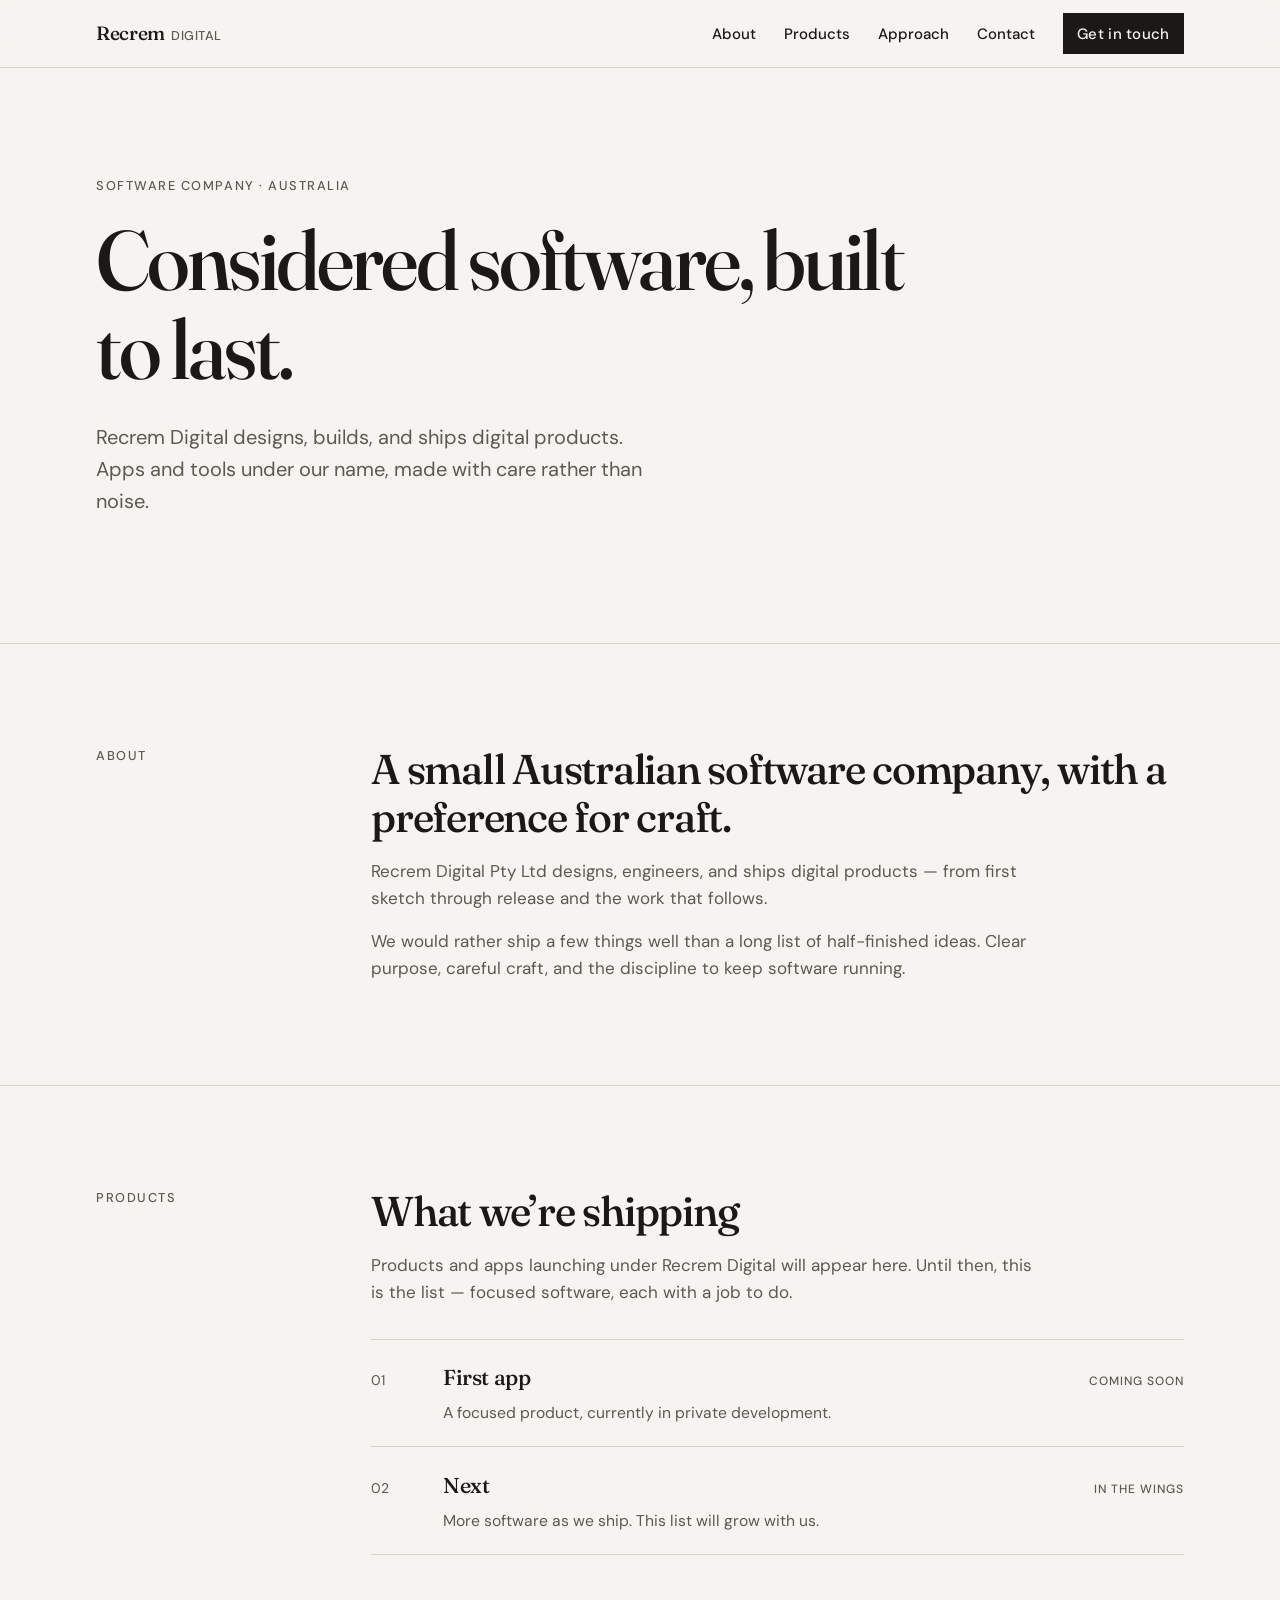
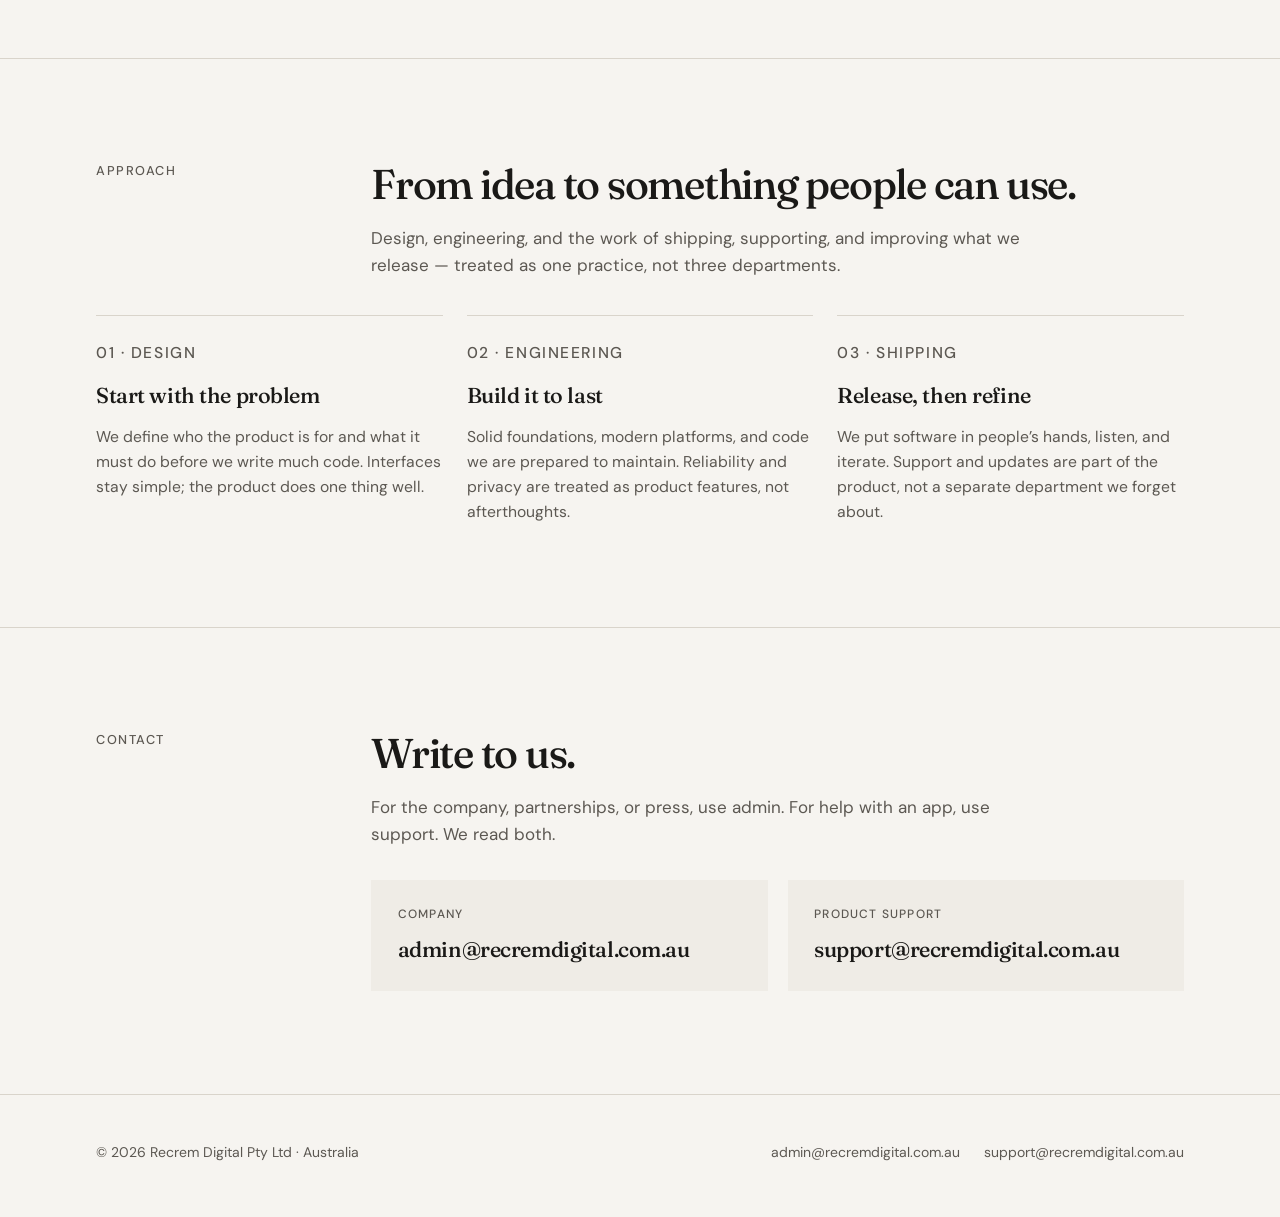
==== index.html @ 9300b514 "Launch the Recrem Digital company site on GitHub Pages. Co-authored-by: Cursor <cursoragent@cursor.c" ====
<!DOCTYPE html>
<html lang="en">
  <head>
    <meta charset="utf-8" />
    <meta name="viewport" content="width=device-width, initial-scale=1" />
    <title>Recrem Digital — Considered software</title>
    <meta
      name="description"
      content="Recrem Digital is an Australian software company that designs, builds, and ships digital products — apps and tools made with care rather than noise."
    />
    <meta
      name="google-site-verification"
      content="ZProDYQHNrE_09aYI2Dzyyb47ugTmElq07gs_HIEWXI"
    />
    <link rel="preconnect" href="https://fonts.googleapis.com" />
    <link rel="preconnect" href="https://fonts.gstatic.com" crossorigin />
    <link
      href="https://fonts.googleapis.com/css2?family=DM+Sans:ital,opsz,wght@0,9..40,400;0,9..40,500;0,9..40,600;1,9..40,400&family=Fraunces:ital,opsz,wght@0,9..144,400;0,9..144,500;0,9..144,600;1,9..144,400&display=swap"
      rel="stylesheet"
    />
    <style>
      :root {
        --bg: #f6f4f0;
        --bg-warm: #efece6;
        --ink: #1a1917;
        --muted: #5c5852;
        --line: #d9d4cb;
        --cream: #f6f4f0;
        --header-h: 4.25rem;
        --max: 68rem;
        --gutter: clamp(1.25rem, 4vw, 2.5rem);
        --serif: "Fraunces", "Iowan Old Style", "Palatino Linotype", Palatino, serif;
        --sans: "DM Sans", "Segoe UI", system-ui, sans-serif;
      }

      *,
      *::before,
      *::after {
        box-sizing: border-box;
      }

      html {
        scroll-behavior: smooth;
      }

      @media (prefers-reduced-motion: reduce) {
        html {
          scroll-behavior: auto;
        }

        *,
        *::before,
        *::after {
          animation: none !important;
          transition: none !important;
        }
      }

      body {
        margin: 0;
        background: var(--bg);
        color: var(--ink);
        font-family: var(--sans);
        font-optical-sizing: auto;
        font-size: 1.0625rem;
        line-height: 1.6;
        -webkit-font-smoothing: antialiased;
        text-rendering: optimizeLegibility;
      }

      a {
        color: inherit;
        text-decoration-thickness: 1px;
        text-underline-offset: 0.18em;
      }

      a:hover {
        color: var(--muted);
      }

      :focus-visible {
        outline: 2px solid var(--ink);
        outline-offset: 3px;
      }

      img,
      svg {
        display: block;
      }

      .skip {
        position: absolute;
        left: var(--gutter);
        top: -100px;
        z-index: 100;
        background: var(--ink);
        color: var(--cream);
        padding: 0.5rem 0.85rem;
        font-size: 0.875rem;
      }

      .skip:focus {
        top: 0.75rem;
      }

      .site-header {
        position: sticky;
        top: 0;
        z-index: 50;
        height: var(--header-h);
        display: flex;
        align-items: center;
        background: color-mix(in srgb, var(--bg) 88%, transparent);
        backdrop-filter: blur(14px);
        -webkit-backdrop-filter: blur(14px);
        border-bottom: 1px solid var(--line);
      }

      .header-inner {
        width: min(var(--max), 100% - var(--gutter) * 2);
        margin-inline: auto;
        display: flex;
        align-items: center;
        justify-content: space-between;
        gap: 1.5rem;
      }

      .wordmark {
        display: inline-flex;
        align-items: baseline;
        gap: 0.4rem;
        text-decoration: none;
        letter-spacing: -0.02em;
      }

      .wordmark:hover {
        color: var(--ink);
      }

      .wordmark-name {
        font-family: var(--serif);
        font-size: 1.2rem;
        font-weight: 500;
        font-optical-sizing: auto;
      }

      .wordmark-meta {
        font-size: 0.8rem;
        font-weight: 500;
        color: var(--muted);
        letter-spacing: 0.04em;
        text-transform: uppercase;
      }

      .nav-toggle {
        display: none;
        width: 2.5rem;
        height: 2.5rem;
        padding: 0;
        border: 1px solid var(--line);
        background: transparent;
        cursor: pointer;
        color: var(--ink);
      }

      .nav-toggle span,
      .nav-toggle span::before,
      .nav-toggle span::after {
        display: block;
        width: 1rem;
        height: 1.5px;
        background: currentColor;
        position: relative;
        margin-inline: auto;
      }

      .nav-toggle span::before,
      .nav-toggle span::after {
        content: "";
        position: absolute;
        left: 0;
      }

      .nav-toggle span::before {
        top: -5px;
      }

      .nav-toggle span::after {
        top: 5px;
      }

      .site-nav {
        display: flex;
        align-items: center;
        gap: 1.75rem;
      }

      .site-nav a {
        text-decoration: none;
        font-size: 0.9375rem;
        font-weight: 500;
      }

      .site-nav a:hover {
        color: var(--muted);
      }

      .nav-cta {
        display: inline-flex;
        align-items: center;
        background: var(--ink);
        color: var(--cream) !important;
        padding: 0.55rem 0.9rem;
        font-size: 0.8125rem;
        font-weight: 500;
        letter-spacing: 0.02em;
        text-decoration: none;
      }

      .nav-cta:hover {
        background: #2c2a27;
      }

      main {
        overflow: clip;
      }

      .wrap {
        width: min(var(--max), 100% - var(--gutter) * 2);
        margin-inline: auto;
      }

      .hero {
        padding: clamp(4rem, 12vh, 8rem) 0 clamp(5rem, 14vh, 9rem);
        border-bottom: 1px solid var(--line);
      }

      .hero-kicker {
        margin: 0 0 1.25rem;
        font-size: 0.8rem;
        font-weight: 500;
        letter-spacing: 0.12em;
        text-transform: uppercase;
        color: var(--muted);
      }

      .hero h1 {
        margin: 0;
        max-width: 16ch;
        font-family: var(--serif);
        font-size: clamp(2.75rem, 7.2vw, 5.25rem);
        font-weight: 500;
        font-optical-sizing: auto;
        line-height: 1.05;
        letter-spacing: -0.035em;
      }

      .hero-lead {
        margin: 1.75rem 0 0;
        max-width: 36rem;
        font-size: clamp(1.05rem, 2vw, 1.25rem);
        color: var(--muted);
      }

      section {
        padding: clamp(3.5rem, 8vw, 6.5rem) 0;
        border-bottom: 1px solid var(--line);
      }

      .section-grid {
        display: grid;
        grid-template-columns: minmax(10rem, 14rem) 1fr;
        gap: clamp(1.5rem, 4vw, 3.5rem);
        align-items: start;
      }

      .section-label {
        margin: 0;
        font-size: 0.8rem;
        font-weight: 500;
        letter-spacing: 0.12em;
        text-transform: uppercase;
        color: var(--muted);
      }

      h2 {
        margin: 0 0 1rem;
        font-family: var(--serif);
        font-size: clamp(1.85rem, 3.4vw, 2.6rem);
        font-weight: 500;
        line-height: 1.15;
        letter-spacing: -0.03em;
      }

      .prose p {
        margin: 0 0 1rem;
        max-width: 42rem;
        color: var(--muted);
      }

      .prose p:last-child {
        margin-bottom: 0;
      }

      .product-list {
        list-style: none;
        margin: 2rem 0 0;
        padding: 0;
        border-top: 1px solid var(--line);
      }

      .product-list li {
        display: grid;
        grid-template-columns: 3.5rem 1fr auto;
        gap: 1rem;
        align-items: baseline;
        padding: 1.35rem 0;
        border-bottom: 1px solid var(--line);
      }

      .product-index {
        font-variant-numeric: tabular-nums;
        font-size: 0.875rem;
        color: var(--muted);
      }

      .product-list h3 {
        margin: 0 0 0.25rem;
        font-family: var(--serif);
        font-size: 1.35rem;
        font-weight: 500;
        letter-spacing: -0.02em;
      }

      .product-list p {
        margin: 0;
        color: var(--muted);
        font-size: 0.98rem;
      }

      .status {
        font-size: 0.75rem;
        font-weight: 500;
        letter-spacing: 0.08em;
        text-transform: uppercase;
        color: var(--muted);
        white-space: nowrap;
      }

      .approach-grid {
        display: grid;
        grid-template-columns: repeat(3, 1fr);
        gap: 1.5rem;
        margin-top: 2.25rem;
      }

      .approach-item {
        padding: 1.5rem 0 0;
        border-top: 1px solid var(--line);
      }

      .approach-item h3 {
        margin: 0.85rem 0 0.65rem;
        font-family: var(--serif);
        font-size: 1.35rem;
        font-weight: 500;
        letter-spacing: -0.02em;
      }

      .approach-item p {
        margin: 0;
        color: var(--muted);
        font-size: 0.98rem;
      }

      .step {
        font-size: 0.8rem;
        font-weight: 500;
        letter-spacing: 0.1em;
        text-transform: uppercase;
        color: var(--muted);
      }

      .contact-list {
        display: grid;
        grid-template-columns: 1fr 1fr;
        gap: 1.25rem;
        margin-top: 2rem;
      }

      .contact-card {
        display: block;
        padding: 1.5rem 1.6rem 1.4rem;
        background: var(--bg-warm);
        text-decoration: none;
        border: 1px solid transparent;
      }

      .contact-card:hover {
        color: var(--ink);
        border-color: var(--line);
      }

      .contact-card span {
        display: block;
        font-size: 0.75rem;
        font-weight: 500;
        letter-spacing: 0.1em;
        text-transform: uppercase;
        color: var(--muted);
        margin-bottom: 0.55rem;
      }

      .contact-card strong {
        font-family: var(--serif);
        font-size: clamp(1.05rem, 2vw, 1.35rem);
        font-weight: 500;
        letter-spacing: -0.02em;
        word-break: break-word;
      }

      .site-footer {
        padding: 2rem 0 2.5rem;
      }

      .footer-inner {
        display: flex;
        flex-wrap: wrap;
        justify-content: space-between;
        gap: 1rem 2rem;
        font-size: 0.875rem;
        color: var(--muted);
      }

      .footer-links {
        display: flex;
        flex-wrap: wrap;
        gap: 1rem 1.5rem;
      }

      .footer-links a {
        text-decoration: none;
      }

      @media (max-width: 820px) {
        .section-grid,
        .approach-grid,
        .contact-list,
        .product-list li {
          grid-template-columns: 1fr;
        }

        .product-list li {
          gap: 0.35rem;
        }

        .status {
          justify-self: start;
        }
      }

      @media (max-width: 720px) {
        .nav-toggle {
          display: inline-flex;
          align-items: center;
          justify-content: center;
        }

        .site-nav {
          display: none;
          position: absolute;
          top: var(--header-h);
          left: 0;
          right: 0;
          flex-direction: column;
          align-items: stretch;
          gap: 0;
          padding: 0.5rem var(--gutter) 1.25rem;
          background: var(--bg);
          border-bottom: 1px solid var(--line);
        }

        .site-header.is-open .site-nav {
          display: flex;
        }

        .site-nav a {
          padding: 0.7rem 0;
          border-bottom: 1px solid var(--line);
        }

        .nav-cta {
          margin-top: 0.75rem;
          justify-content: center;
        }
      }
    </style>
  </head>
  <body>
    <a class="skip" href="#main">Skip to content</a>

    <header class="site-header" id="top">
      <div class="header-inner">
        <a class="wordmark" href="#top">
          <span class="wordmark-name">Recrem</span>
          <span class="wordmark-meta">Digital</span>
        </a>
        <button
          class="nav-toggle"
          type="button"
          aria-expanded="false"
          aria-controls="site-nav"
          aria-label="Open menu"
        >
          <span></span>
        </button>
        <nav class="site-nav" id="site-nav" aria-label="Primary">
          <a href="#about">About</a>
          <a href="#products">Products</a>
          <a href="#approach">Approach</a>
          <a href="#contact">Contact</a>
          <a class="nav-cta" href="mailto:admin@recremdigital.com.au">Get in touch</a>
        </nav>
      </div>
    </header>

    <main id="main">
      <header class="hero">
        <div class="wrap">
          <p class="hero-kicker">Software company · Australia</p>
          <h1>Considered software, built to last.</h1>
          <p class="hero-lead">
            Recrem Digital designs, builds, and ships digital products. Apps
            and tools under our name, made with care rather than noise.
          </p>
        </div>
      </header>

      <section id="about" aria-labelledby="about-heading">
        <div class="wrap section-grid">
          <p class="section-label">About</p>
          <div class="prose">
            <h2 id="about-heading">A small Australian software company, with a preference for craft.</h2>
            <p>
              Recrem Digital Pty Ltd designs, engineers, and ships digital
              products — from first sketch through release and the work that
              follows.
            </p>
            <p>
              We would rather ship a few things well than a long list of
              half-finished ideas. Clear purpose, careful craft, and the
              discipline to keep software running.
            </p>
          </div>
        </div>
      </section>

      <section id="products" aria-labelledby="products-heading">
        <div class="wrap section-grid">
          <p class="section-label">Products</p>
          <div>
            <h2 id="products-heading">What we’re shipping</h2>
            <div class="prose">
              <p>
                Products and apps launching under Recrem Digital will appear
                here. Until then, this is the list — focused software, each
                with a job to do.
              </p>
            </div>
            <ol class="product-list">
              <li>
                <span class="product-index" aria-hidden="true">01</span>
                <div>
                  <h3>First app</h3>
                  <p>A focused product, currently in private development.</p>
                </div>
                <span class="status">Coming soon</span>
              </li>
              <li>
                <span class="product-index" aria-hidden="true">02</span>
                <div>
                  <h3>Next</h3>
                  <p>More software as we ship. This list will grow with us.</p>
                </div>
                <span class="status">In the wings</span>
              </li>
            </ol>
          </div>
        </div>
      </section>

      <section id="approach" aria-labelledby="approach-heading">
        <div class="wrap">
          <div class="section-grid">
            <p class="section-label">Approach</p>
            <div class="prose">
              <h2 id="approach-heading">From idea to something people can use.</h2>
              <p>
                Design, engineering, and the work of shipping, supporting, and
                improving what we release — treated as one practice, not three
                departments.
              </p>
            </div>
          </div>
          <div class="approach-grid">
            <article class="approach-item">
              <p class="step">01 · Design</p>
              <h3>Start with the problem</h3>
              <p>
                We define who the product is for and what it must do before we
                write much code. Interfaces stay simple; the product does one
                thing well.
              </p>
            </article>
            <article class="approach-item">
              <p class="step">02 · Engineering</p>
              <h3>Build it to last</h3>
              <p>
                Solid foundations, modern platforms, and code we are prepared to
                maintain. Reliability and privacy are treated as product
                features, not afterthoughts.
              </p>
            </article>
            <article class="approach-item">
              <p class="step">03 · Shipping</p>
              <h3>Release, then refine</h3>
              <p>
                We put software in people’s hands, listen, and iterate. Support
                and updates are part of the product, not a separate department
                we forget about.
              </p>
            </article>
          </div>
        </div>
      </section>

      <section id="contact" aria-labelledby="contact-heading">
        <div class="wrap section-grid">
          <p class="section-label">Contact</p>
          <div>
            <h2 id="contact-heading">Write to us.</h2>
            <div class="prose">
              <p>
                For the company, partnerships, or press, use admin. For help
                with an app, use support. We read both.
              </p>
            </div>
            <div class="contact-list">
              <a class="contact-card" href="mailto:admin@recremdigital.com.au">
                <span>Company</span>
                <strong>admin@recremdigital.com.au</strong>
              </a>
              <a class="contact-card" href="mailto:support@recremdigital.com.au">
                <span>Product support</span>
                <strong>support@recremdigital.com.au</strong>
              </a>
            </div>
          </div>
        </div>
      </section>
    </main>

    <footer class="site-footer">
      <div class="wrap footer-inner">
        <p>© 2026 Recrem Digital Pty Ltd · Australia</p>
        <p class="footer-links">
          <a href="mailto:admin@recremdigital.com.au">admin@recremdigital.com.au</a>
          <a href="mailto:support@recremdigital.com.au">support@recremdigital.com.au</a>
        </p>
      </div>
    </footer>

    <script>
      (function () {
        var header = document.querySelector(".site-header");
        var toggle = document.querySelector(".nav-toggle");
        var nav = document.getElementById("site-nav");
        if (!header || !toggle || !nav) return;

        function setOpen(open) {
          header.classList.toggle("is-open", open);
          toggle.setAttribute("aria-expanded", open ? "true" : "false");
          toggle.setAttribute("aria-label", open ? "Close menu" : "Open menu");
        }

        toggle.addEventListener("click", function () {
          setOpen(!header.classList.contains("is-open"));
        });

        nav.addEventListener("click", function (event) {
          if (event.target.closest("a")) setOpen(false);
        });
      })();
    </script>
  </body>
</html>
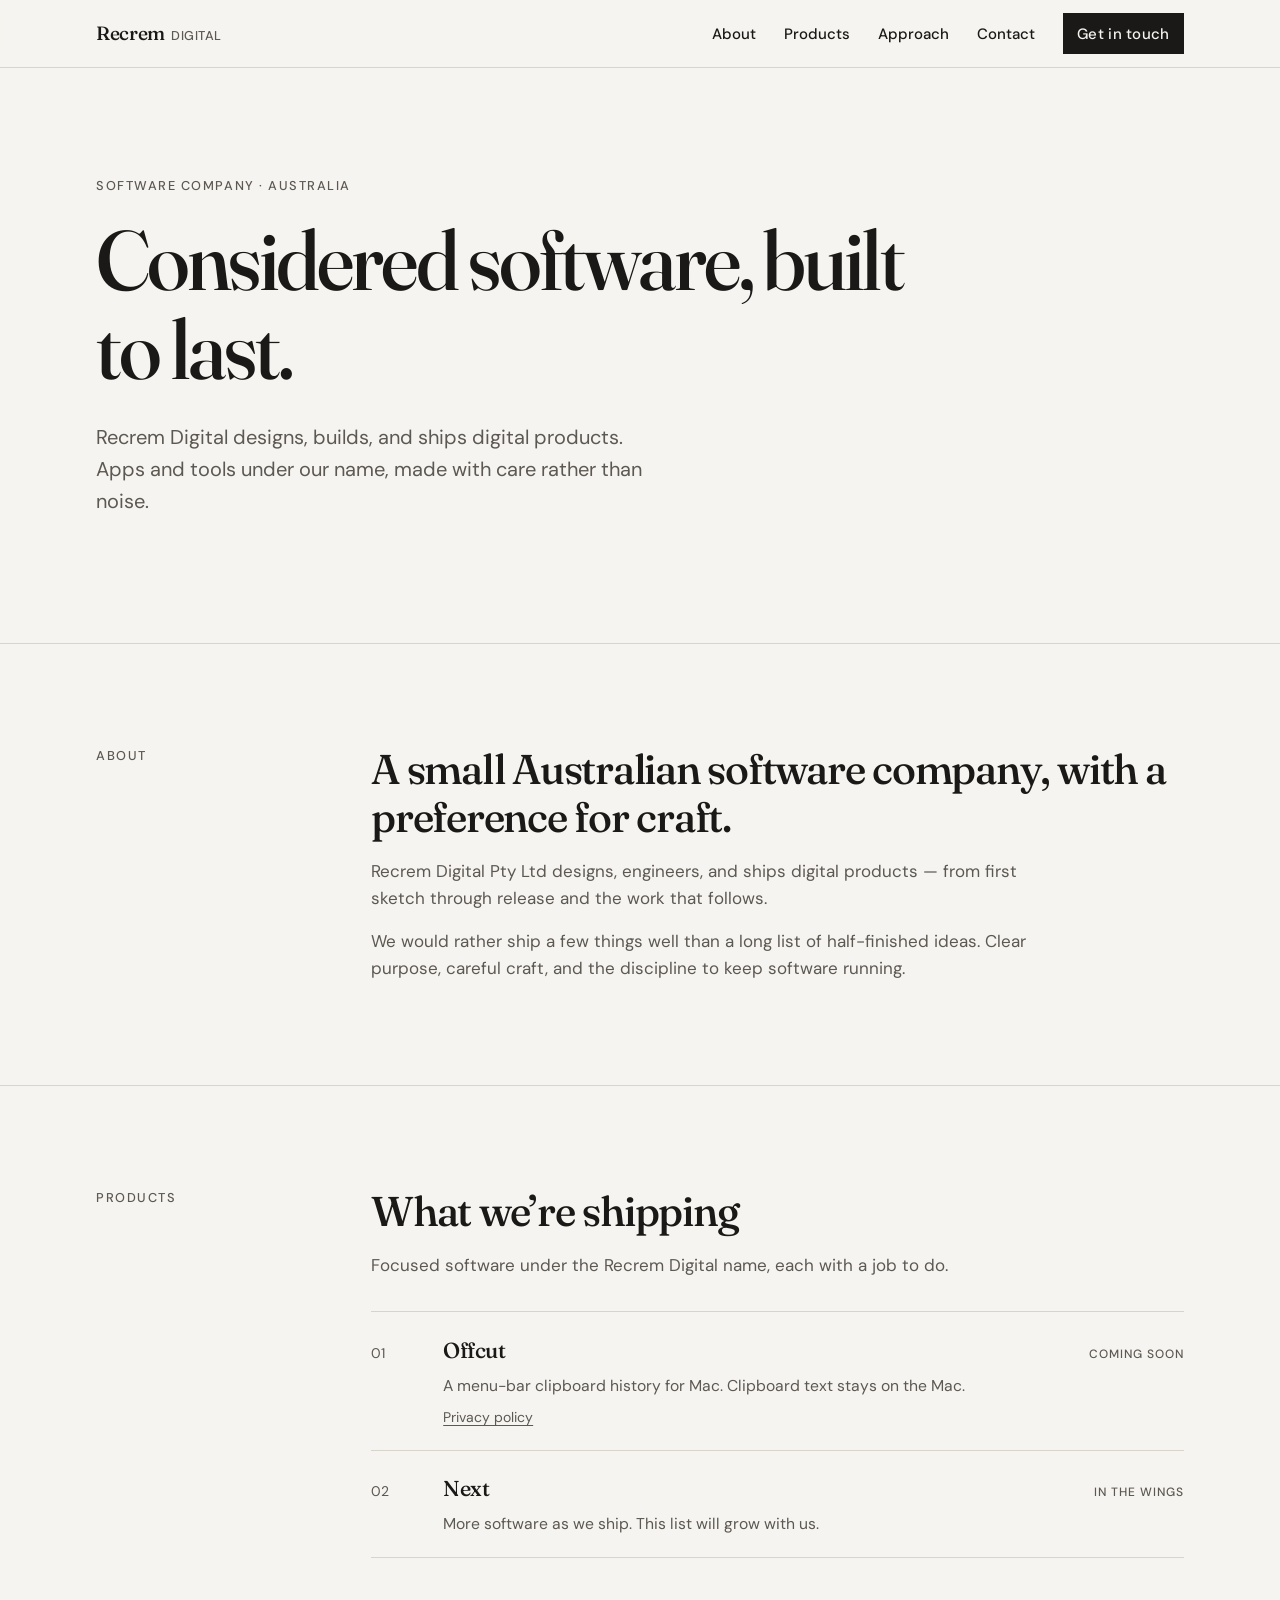
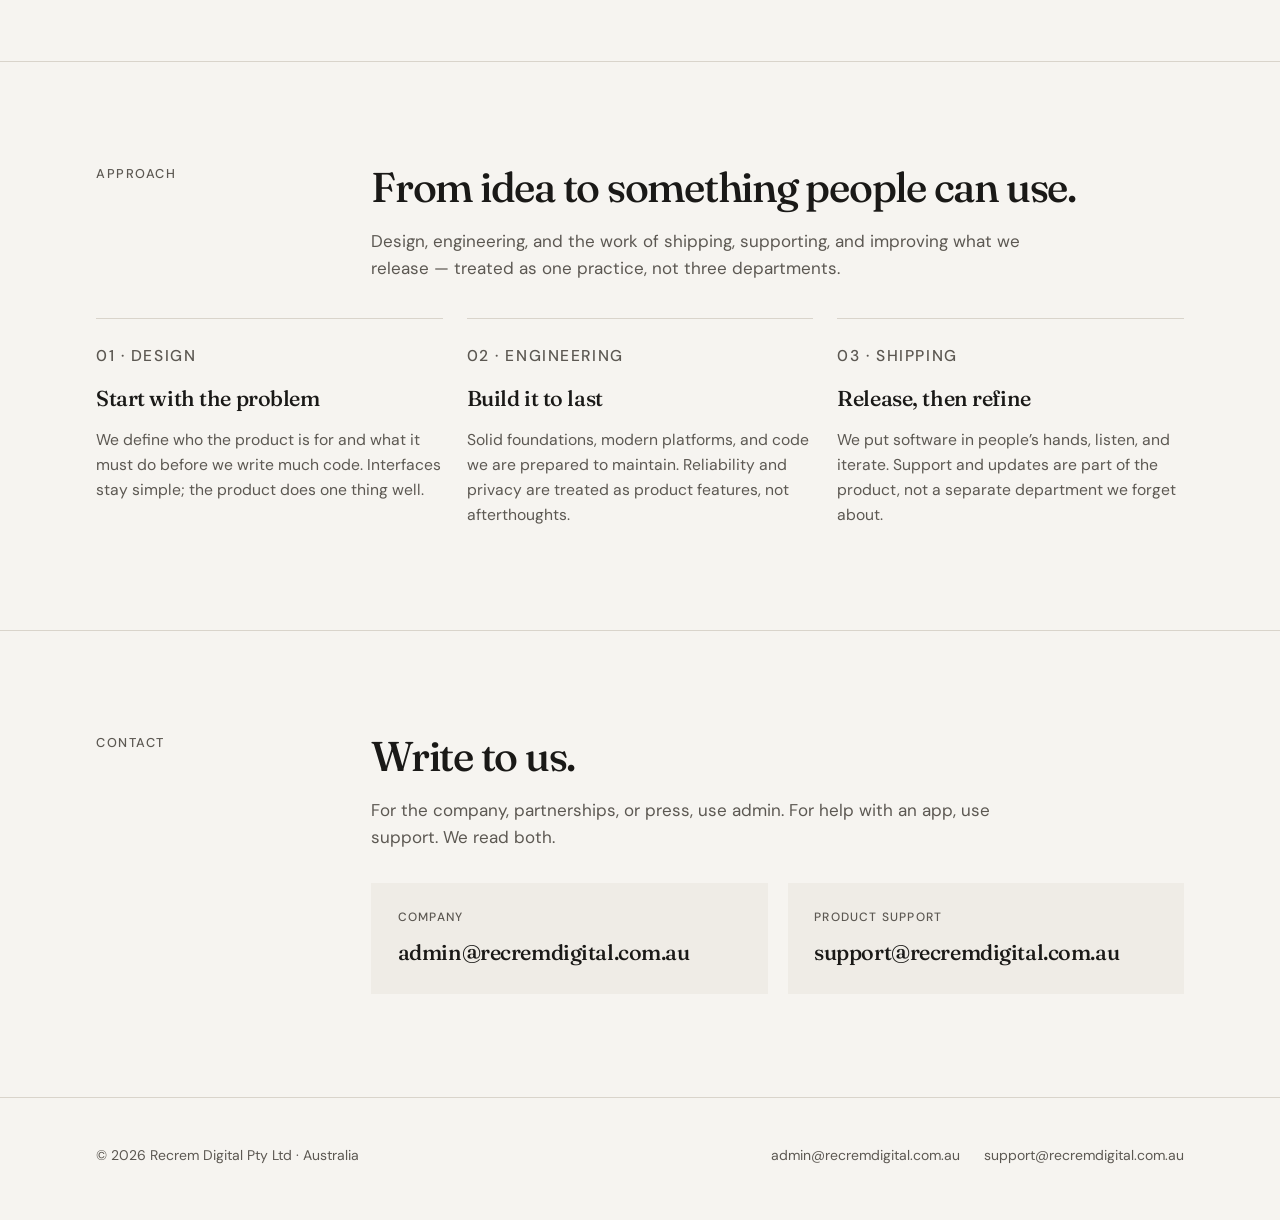
==== commit d29cd964: "privacy policy for offcut" ====
--- a/index.html
+++ b/index.html
@@ -18,483 +18,7 @@
       href="https://fonts.googleapis.com/css2?family=DM+Sans:ital,opsz,wght@0,9..40,400;0,9..40,500;0,9..40,600;1,9..40,400&family=Fraunces:ital,opsz,wght@0,9..144,400;0,9..144,500;0,9..144,600;1,9..144,400&display=swap"
       rel="stylesheet"
     />
-    <style>
-      :root {
-        --bg: #f6f4f0;
-        --bg-warm: #efece6;
-        --ink: #1a1917;
-        --muted: #5c5852;
-        --line: #d9d4cb;
-        --cream: #f6f4f0;
-        --header-h: 4.25rem;
-        --max: 68rem;
-        --gutter: clamp(1.25rem, 4vw, 2.5rem);
-        --serif: "Fraunces", "Iowan Old Style", "Palatino Linotype", Palatino, serif;
-        --sans: "DM Sans", "Segoe UI", system-ui, sans-serif;
-      }
-
-      *,
-      *::before,
-      *::after {
-        box-sizing: border-box;
-      }
-
-      html {
-        scroll-behavior: smooth;
-      }
-
-      @media (prefers-reduced-motion: reduce) {
-        html {
-          scroll-behavior: auto;
-        }
-
-        *,
-        *::before,
-        *::after {
-          animation: none !important;
-          transition: none !important;
-        }
-      }
-
-      body {
-        margin: 0;
-        background: var(--bg);
-        color: var(--ink);
-        font-family: var(--sans);
-        font-optical-sizing: auto;
-        font-size: 1.0625rem;
-        line-height: 1.6;
-        -webkit-font-smoothing: antialiased;
-        text-rendering: optimizeLegibility;
-      }
-
-      a {
-        color: inherit;
-        text-decoration-thickness: 1px;
-        text-underline-offset: 0.18em;
-      }
-
-      a:hover {
-        color: var(--muted);
-      }
-
-      :focus-visible {
-        outline: 2px solid var(--ink);
-        outline-offset: 3px;
-      }
-
-      img,
-      svg {
-        display: block;
-      }
-
-      .skip {
-        position: absolute;
-        left: var(--gutter);
-        top: -100px;
-        z-index: 100;
-        background: var(--ink);
-        color: var(--cream);
-        padding: 0.5rem 0.85rem;
-        font-size: 0.875rem;
-      }
-
-      .skip:focus {
-        top: 0.75rem;
-      }
-
-      .site-header {
-        position: sticky;
-        top: 0;
-        z-index: 50;
-        height: var(--header-h);
-        display: flex;
-        align-items: center;
-        background: color-mix(in srgb, var(--bg) 88%, transparent);
-        backdrop-filter: blur(14px);
-        -webkit-backdrop-filter: blur(14px);
-        border-bottom: 1px solid var(--line);
-      }
-
-      .header-inner {
-        width: min(var(--max), 100% - var(--gutter) * 2);
-        margin-inline: auto;
-        display: flex;
-        align-items: center;
-        justify-content: space-between;
-        gap: 1.5rem;
-      }
-
-      .wordmark {
-        display: inline-flex;
-        align-items: baseline;
-        gap: 0.4rem;
-        text-decoration: none;
-        letter-spacing: -0.02em;
-      }
-
-      .wordmark:hover {
-        color: var(--ink);
-      }
-
-      .wordmark-name {
-        font-family: var(--serif);
-        font-size: 1.2rem;
-        font-weight: 500;
-        font-optical-sizing: auto;
-      }
-
-      .wordmark-meta {
-        font-size: 0.8rem;
-        font-weight: 500;
-        color: var(--muted);
-        letter-spacing: 0.04em;
-        text-transform: uppercase;
-      }
-
-      .nav-toggle {
-        display: none;
-        width: 2.5rem;
-        height: 2.5rem;
-        padding: 0;
-        border: 1px solid var(--line);
-        background: transparent;
-        cursor: pointer;
-        color: var(--ink);
-      }
-
-      .nav-toggle span,
-      .nav-toggle span::before,
-      .nav-toggle span::after {
-        display: block;
-        width: 1rem;
-        height: 1.5px;
-        background: currentColor;
-        position: relative;
-        margin-inline: auto;
-      }
-
-      .nav-toggle span::before,
-      .nav-toggle span::after {
-        content: "";
-        position: absolute;
-        left: 0;
-      }
-
-      .nav-toggle span::before {
-        top: -5px;
-      }
-
-      .nav-toggle span::after {
-        top: 5px;
-      }
-
-      .site-nav {
-        display: flex;
-        align-items: center;
-        gap: 1.75rem;
-      }
-
-      .site-nav a {
-        text-decoration: none;
-        font-size: 0.9375rem;
-        font-weight: 500;
-      }
-
-      .site-nav a:hover {
-        color: var(--muted);
-      }
-
-      .nav-cta {
-        display: inline-flex;
-        align-items: center;
-        background: var(--ink);
-        color: var(--cream) !important;
-        padding: 0.55rem 0.9rem;
-        font-size: 0.8125rem;
-        font-weight: 500;
-        letter-spacing: 0.02em;
-        text-decoration: none;
-      }
-
-      .nav-cta:hover {
-        background: #2c2a27;
-      }
-
-      main {
-        overflow: clip;
-      }
-
-      .wrap {
-        width: min(var(--max), 100% - var(--gutter) * 2);
-        margin-inline: auto;
-      }
-
-      .hero {
-        padding: clamp(4rem, 12vh, 8rem) 0 clamp(5rem, 14vh, 9rem);
-        border-bottom: 1px solid var(--line);
-      }
-
-      .hero-kicker {
-        margin: 0 0 1.25rem;
-        font-size: 0.8rem;
-        font-weight: 500;
-        letter-spacing: 0.12em;
-        text-transform: uppercase;
-        color: var(--muted);
-      }
-
-      .hero h1 {
-        margin: 0;
-        max-width: 16ch;
-        font-family: var(--serif);
-        font-size: clamp(2.75rem, 7.2vw, 5.25rem);
-        font-weight: 500;
-        font-optical-sizing: auto;
-        line-height: 1.05;
-        letter-spacing: -0.035em;
-      }
-
-      .hero-lead {
-        margin: 1.75rem 0 0;
-        max-width: 36rem;
-        font-size: clamp(1.05rem, 2vw, 1.25rem);
-        color: var(--muted);
-      }
-
-      section {
-        padding: clamp(3.5rem, 8vw, 6.5rem) 0;
-        border-bottom: 1px solid var(--line);
-      }
-
-      .section-grid {
-        display: grid;
-        grid-template-columns: minmax(10rem, 14rem) 1fr;
-        gap: clamp(1.5rem, 4vw, 3.5rem);
-        align-items: start;
-      }
-
-      .section-label {
-        margin: 0;
-        font-size: 0.8rem;
-        font-weight: 500;
-        letter-spacing: 0.12em;
-        text-transform: uppercase;
-        color: var(--muted);
-      }
-
-      h2 {
-        margin: 0 0 1rem;
-        font-family: var(--serif);
-        font-size: clamp(1.85rem, 3.4vw, 2.6rem);
-        font-weight: 500;
-        line-height: 1.15;
-        letter-spacing: -0.03em;
-      }
-
-      .prose p {
-        margin: 0 0 1rem;
-        max-width: 42rem;
-        color: var(--muted);
-      }
-
-      .prose p:last-child {
-        margin-bottom: 0;
-      }
-
-      .product-list {
-        list-style: none;
-        margin: 2rem 0 0;
-        padding: 0;
-        border-top: 1px solid var(--line);
-      }
-
-      .product-list li {
-        display: grid;
-        grid-template-columns: 3.5rem 1fr auto;
-        gap: 1rem;
-        align-items: baseline;
-        padding: 1.35rem 0;
-        border-bottom: 1px solid var(--line);
-      }
-
-      .product-index {
-        font-variant-numeric: tabular-nums;
-        font-size: 0.875rem;
-        color: var(--muted);
-      }
-
-      .product-list h3 {
-        margin: 0 0 0.25rem;
-        font-family: var(--serif);
-        font-size: 1.35rem;
-        font-weight: 500;
-        letter-spacing: -0.02em;
-      }
-
-      .product-list p {
-        margin: 0;
-        color: var(--muted);
-        font-size: 0.98rem;
-      }
-
-      .status {
-        font-size: 0.75rem;
-        font-weight: 500;
-        letter-spacing: 0.08em;
-        text-transform: uppercase;
-        color: var(--muted);
-        white-space: nowrap;
-      }
-
-      .approach-grid {
-        display: grid;
-        grid-template-columns: repeat(3, 1fr);
-        gap: 1.5rem;
-        margin-top: 2.25rem;
-      }
-
-      .approach-item {
-        padding: 1.5rem 0 0;
-        border-top: 1px solid var(--line);
-      }
-
-      .approach-item h3 {
-        margin: 0.85rem 0 0.65rem;
-        font-family: var(--serif);
-        font-size: 1.35rem;
-        font-weight: 500;
-        letter-spacing: -0.02em;
-      }
-
-      .approach-item p {
-        margin: 0;
-        color: var(--muted);
-        font-size: 0.98rem;
-      }
-
-      .step {
-        font-size: 0.8rem;
-        font-weight: 500;
-        letter-spacing: 0.1em;
-        text-transform: uppercase;
-        color: var(--muted);
-      }
-
-      .contact-list {
-        display: grid;
-        grid-template-columns: 1fr 1fr;
-        gap: 1.25rem;
-        margin-top: 2rem;
-      }
-
-      .contact-card {
-        display: block;
-        padding: 1.5rem 1.6rem 1.4rem;
-        background: var(--bg-warm);
-        text-decoration: none;
-        border: 1px solid transparent;
-      }
-
-      .contact-card:hover {
-        color: var(--ink);
-        border-color: var(--line);
-      }
-
-      .contact-card span {
-        display: block;
-        font-size: 0.75rem;
-        font-weight: 500;
-        letter-spacing: 0.1em;
-        text-transform: uppercase;
-        color: var(--muted);
-        margin-bottom: 0.55rem;
-      }
-
-      .contact-card strong {
-        font-family: var(--serif);
-        font-size: clamp(1.05rem, 2vw, 1.35rem);
-        font-weight: 500;
-        letter-spacing: -0.02em;
-        word-break: break-word;
-      }
-
-      .site-footer {
-        padding: 2rem 0 2.5rem;
-      }
-
-      .footer-inner {
-        display: flex;
-        flex-wrap: wrap;
-        justify-content: space-between;
-        gap: 1rem 2rem;
-        font-size: 0.875rem;
-        color: var(--muted);
-      }
-
-      .footer-links {
-        display: flex;
-        flex-wrap: wrap;
-        gap: 1rem 1.5rem;
-      }
-
-      .footer-links a {
-        text-decoration: none;
-      }
-
-      @media (max-width: 820px) {
-        .section-grid,
-        .approach-grid,
-        .contact-list,
-        .product-list li {
-          grid-template-columns: 1fr;
-        }
-
-        .product-list li {
-          gap: 0.35rem;
-        }
-
-        .status {
-          justify-self: start;
-        }
-      }
-
-      @media (max-width: 720px) {
-        .nav-toggle {
-          display: inline-flex;
-          align-items: center;
-          justify-content: center;
-        }
-
-        .site-nav {
-          display: none;
-          position: absolute;
-          top: var(--header-h);
-          left: 0;
-          right: 0;
-          flex-direction: column;
-          align-items: stretch;
-          gap: 0;
-          padding: 0.5rem var(--gutter) 1.25rem;
-          background: var(--bg);
-          border-bottom: 1px solid var(--line);
-        }
-
-        .site-header.is-open .site-nav {
-          display: flex;
-        }
-
-        .site-nav a {
-          padding: 0.7rem 0;
-          border-bottom: 1px solid var(--line);
-        }
-
-        .nav-cta {
-          margin-top: 0.75rem;
-          justify-content: center;
-        }
-      }
-    </style>
+    <link rel="stylesheet" href="/site.css" />
   </head>
   <body>
     <a class="skip" href="#main">Skip to content</a>
@@ -562,17 +86,22 @@
             <h2 id="products-heading">What we’re shipping</h2>
             <div class="prose">
               <p>
-                Products and apps launching under Recrem Digital will appear
-                here. Until then, this is the list — focused software, each
-                with a job to do.
+                Focused software under the Recrem Digital name, each with a
+                job to do.
               </p>
             </div>
             <ol class="product-list">
               <li>
                 <span class="product-index" aria-hidden="true">01</span>
                 <div>
-                  <h3>First app</h3>
-                  <p>A focused product, currently in private development.</p>
+                  <h3>Offcut</h3>
+                  <p>
+                    A menu-bar clipboard history for Mac. Clipboard text stays
+                    on the Mac.
+                  </p>
+                  <p class="product-link">
+                    <a href="/offcut/privacy/">Privacy policy</a>
+                  </p>
                 </div>
                 <span class="status">Coming soon</span>
               </li>
--- a/site.css
+++ b/site.css
@@ -0,0 +1,529 @@
+:root {
+  --bg: #f6f4f0;
+  --bg-warm: #efece6;
+  --ink: #1a1917;
+  --muted: #5c5852;
+  --line: #d9d4cb;
+  --cream: #f6f4f0;
+  --header-h: 4.25rem;
+  --max: 68rem;
+  --gutter: clamp(1.25rem, 4vw, 2.5rem);
+  --serif: "Fraunces", "Iowan Old Style", "Palatino Linotype", Palatino, serif;
+  --sans: "DM Sans", "Segoe UI", system-ui, sans-serif;
+}
+
+*,
+*::before,
+*::after {
+  box-sizing: border-box;
+}
+
+html {
+  scroll-behavior: smooth;
+}
+
+@media (prefers-reduced-motion: reduce) {
+  html {
+    scroll-behavior: auto;
+  }
+
+  *,
+  *::before,
+  *::after {
+    animation: none !important;
+    transition: none !important;
+  }
+}
+
+body {
+  margin: 0;
+  background: var(--bg);
+  color: var(--ink);
+  font-family: var(--sans);
+  font-optical-sizing: auto;
+  font-size: 1.0625rem;
+  line-height: 1.6;
+  -webkit-font-smoothing: antialiased;
+  text-rendering: optimizeLegibility;
+}
+
+a {
+  color: inherit;
+  text-decoration-thickness: 1px;
+  text-underline-offset: 0.18em;
+}
+
+a:hover {
+  color: var(--muted);
+}
+
+:focus-visible {
+  outline: 2px solid var(--ink);
+  outline-offset: 3px;
+}
+
+img,
+svg {
+  display: block;
+}
+
+.skip {
+  position: absolute;
+  left: var(--gutter);
+  top: -100px;
+  z-index: 100;
+  background: var(--ink);
+  color: var(--cream);
+  padding: 0.5rem 0.85rem;
+  font-size: 0.875rem;
+}
+
+.skip:focus {
+  top: 0.75rem;
+}
+
+.site-header {
+  position: sticky;
+  top: 0;
+  z-index: 50;
+  height: var(--header-h);
+  display: flex;
+  align-items: center;
+  background: color-mix(in srgb, var(--bg) 88%, transparent);
+  backdrop-filter: blur(14px);
+  -webkit-backdrop-filter: blur(14px);
+  border-bottom: 1px solid var(--line);
+}
+
+.header-inner {
+  width: min(var(--max), 100% - var(--gutter) * 2);
+  margin-inline: auto;
+  display: flex;
+  align-items: center;
+  justify-content: space-between;
+  gap: 1.5rem;
+}
+
+.wordmark {
+  display: inline-flex;
+  align-items: baseline;
+  gap: 0.4rem;
+  text-decoration: none;
+  letter-spacing: -0.02em;
+}
+
+.wordmark:hover {
+  color: var(--ink);
+}
+
+.wordmark-name {
+  font-family: var(--serif);
+  font-size: 1.2rem;
+  font-weight: 500;
+  font-optical-sizing: auto;
+}
+
+.wordmark-meta {
+  font-size: 0.8rem;
+  font-weight: 500;
+  color: var(--muted);
+  letter-spacing: 0.04em;
+  text-transform: uppercase;
+}
+
+.nav-toggle {
+  display: none;
+  width: 2.5rem;
+  height: 2.5rem;
+  padding: 0;
+  border: 1px solid var(--line);
+  background: transparent;
+  cursor: pointer;
+  color: var(--ink);
+}
+
+.nav-toggle span,
+.nav-toggle span::before,
+.nav-toggle span::after {
+  display: block;
+  width: 1rem;
+  height: 1.5px;
+  background: currentColor;
+  position: relative;
+  margin-inline: auto;
+}
+
+.nav-toggle span::before,
+.nav-toggle span::after {
+  content: "";
+  position: absolute;
+  left: 0;
+}
+
+.nav-toggle span::before {
+  top: -5px;
+}
+
+.nav-toggle span::after {
+  top: 5px;
+}
+
+.site-nav {
+  display: flex;
+  align-items: center;
+  gap: 1.75rem;
+}
+
+.site-nav a {
+  text-decoration: none;
+  font-size: 0.9375rem;
+  font-weight: 500;
+}
+
+.site-nav a:hover {
+  color: var(--muted);
+}
+
+.nav-cta {
+  display: inline-flex;
+  align-items: center;
+  background: var(--ink);
+  color: var(--cream) !important;
+  padding: 0.55rem 0.9rem;
+  font-size: 0.8125rem;
+  font-weight: 500;
+  letter-spacing: 0.02em;
+  text-decoration: none;
+}
+
+.nav-cta:hover {
+  background: #2c2a27;
+}
+
+main {
+  overflow: clip;
+}
+
+.wrap {
+  width: min(var(--max), 100% - var(--gutter) * 2);
+  margin-inline: auto;
+}
+
+.hero {
+  padding: clamp(4rem, 12vh, 8rem) 0 clamp(5rem, 14vh, 9rem);
+  border-bottom: 1px solid var(--line);
+}
+
+.hero-kicker {
+  margin: 0 0 1.25rem;
+  font-size: 0.8rem;
+  font-weight: 500;
+  letter-spacing: 0.12em;
+  text-transform: uppercase;
+  color: var(--muted);
+}
+
+.hero h1 {
+  margin: 0;
+  max-width: 16ch;
+  font-family: var(--serif);
+  font-size: clamp(2.75rem, 7.2vw, 5.25rem);
+  font-weight: 500;
+  font-optical-sizing: auto;
+  line-height: 1.05;
+  letter-spacing: -0.035em;
+}
+
+.hero-lead {
+  margin: 1.75rem 0 0;
+  max-width: 36rem;
+  font-size: clamp(1.05rem, 2vw, 1.25rem);
+  color: var(--muted);
+}
+
+section {
+  padding: clamp(3.5rem, 8vw, 6.5rem) 0;
+  border-bottom: 1px solid var(--line);
+}
+
+.section-grid {
+  display: grid;
+  grid-template-columns: minmax(10rem, 14rem) 1fr;
+  gap: clamp(1.5rem, 4vw, 3.5rem);
+  align-items: start;
+}
+
+.section-label {
+  margin: 0;
+  font-size: 0.8rem;
+  font-weight: 500;
+  letter-spacing: 0.12em;
+  text-transform: uppercase;
+  color: var(--muted);
+}
+
+h2 {
+  margin: 0 0 1rem;
+  font-family: var(--serif);
+  font-size: clamp(1.85rem, 3.4vw, 2.6rem);
+  font-weight: 500;
+  line-height: 1.15;
+  letter-spacing: -0.03em;
+}
+
+.prose p {
+  margin: 0 0 1rem;
+  max-width: 42rem;
+  color: var(--muted);
+}
+
+.prose p:last-child {
+  margin-bottom: 0;
+}
+
+.product-list {
+  list-style: none;
+  margin: 2rem 0 0;
+  padding: 0;
+  border-top: 1px solid var(--line);
+}
+
+.product-list li {
+  display: grid;
+  grid-template-columns: 3.5rem 1fr auto;
+  gap: 1rem;
+  align-items: baseline;
+  padding: 1.35rem 0;
+  border-bottom: 1px solid var(--line);
+}
+
+.product-index {
+  font-variant-numeric: tabular-nums;
+  font-size: 0.875rem;
+  color: var(--muted);
+}
+
+.product-list h3 {
+  margin: 0 0 0.25rem;
+  font-family: var(--serif);
+  font-size: 1.35rem;
+  font-weight: 500;
+  letter-spacing: -0.02em;
+}
+
+.product-list p {
+  margin: 0;
+  color: var(--muted);
+  font-size: 0.98rem;
+}
+
+.status {
+  font-size: 0.75rem;
+  font-weight: 500;
+  letter-spacing: 0.08em;
+  text-transform: uppercase;
+  color: var(--muted);
+  white-space: nowrap;
+}
+
+.approach-grid {
+  display: grid;
+  grid-template-columns: repeat(3, 1fr);
+  gap: 1.5rem;
+  margin-top: 2.25rem;
+}
+
+.approach-item {
+  padding: 1.5rem 0 0;
+  border-top: 1px solid var(--line);
+}
+
+.approach-item h3 {
+  margin: 0.85rem 0 0.65rem;
+  font-family: var(--serif);
+  font-size: 1.35rem;
+  font-weight: 500;
+  letter-spacing: -0.02em;
+}
+
+.approach-item p {
+  margin: 0;
+  color: var(--muted);
+  font-size: 0.98rem;
+}
+
+.step {
+  font-size: 0.8rem;
+  font-weight: 500;
+  letter-spacing: 0.1em;
+  text-transform: uppercase;
+  color: var(--muted);
+}
+
+.contact-list {
+  display: grid;
+  grid-template-columns: 1fr 1fr;
+  gap: 1.25rem;
+  margin-top: 2rem;
+}
+
+.contact-card {
+  display: block;
+  padding: 1.5rem 1.6rem 1.4rem;
+  background: var(--bg-warm);
+  text-decoration: none;
+  border: 1px solid transparent;
+}
+
+.contact-card:hover {
+  color: var(--ink);
+  border-color: var(--line);
+}
+
+.contact-card span {
+  display: block;
+  font-size: 0.75rem;
+  font-weight: 500;
+  letter-spacing: 0.1em;
+  text-transform: uppercase;
+  color: var(--muted);
+  margin-bottom: 0.55rem;
+}
+
+.contact-card strong {
+  font-family: var(--serif);
+  font-size: clamp(1.05rem, 2vw, 1.35rem);
+  font-weight: 500;
+  letter-spacing: -0.02em;
+  word-break: break-word;
+}
+
+.site-footer {
+  padding: 2rem 0 2.5rem;
+}
+
+.footer-inner {
+  display: flex;
+  flex-wrap: wrap;
+  justify-content: space-between;
+  gap: 1rem 2rem;
+  font-size: 0.875rem;
+  color: var(--muted);
+}
+
+.footer-links {
+  display: flex;
+  flex-wrap: wrap;
+  gap: 1rem 1.5rem;
+}
+
+.footer-links a {
+  text-decoration: none;
+}
+
+@media (max-width: 820px) {
+  .section-grid,
+  .approach-grid,
+  .contact-list,
+  .product-list li {
+    grid-template-columns: 1fr;
+  }
+
+  .product-list li {
+    gap: 0.35rem;
+  }
+
+  .status {
+    justify-self: start;
+  }
+}
+
+@media (max-width: 720px) {
+  .nav-toggle {
+    display: inline-flex;
+    align-items: center;
+    justify-content: center;
+  }
+
+  .site-nav {
+    display: none;
+    position: absolute;
+    top: var(--header-h);
+    left: 0;
+    right: 0;
+    flex-direction: column;
+    align-items: stretch;
+    gap: 0;
+    padding: 0.5rem var(--gutter) 1.25rem;
+    background: var(--bg);
+    border-bottom: 1px solid var(--line);
+  }
+
+  .site-header.is-open .site-nav {
+    display: flex;
+  }
+
+  .site-nav a {
+    padding: 0.7rem 0;
+    border-bottom: 1px solid var(--line);
+  }
+
+  .nav-cta {
+    margin-top: 0.75rem;
+    justify-content: center;
+  }
+}
+
+.product-list .product-link {
+  margin-top: 0.5rem;
+  font-size: 0.875rem;
+}
+
+.policy {
+  padding: clamp(3.5rem, 8vw, 6.5rem) 0;
+  border-bottom: 1px solid var(--line);
+}
+
+.policy h1 {
+  margin: 0;
+  max-width: 16ch;
+  font-family: var(--serif);
+  font-size: clamp(2.25rem, 5vw, 3.5rem);
+  font-weight: 500;
+  font-optical-sizing: auto;
+  line-height: 1.1;
+  letter-spacing: -0.03em;
+}
+
+.policy-meta {
+  margin: 1rem 0 0;
+  color: var(--muted);
+}
+
+.policy .prose {
+  margin-top: 2.25rem;
+  max-width: 40rem;
+}
+
+.policy h2 {
+  margin: 2.25rem 0 0.75rem;
+  font-size: 1.35rem;
+}
+
+.policy ul {
+  margin: 0 0 1rem;
+  padding-left: 1.25rem;
+  max-width: 42rem;
+  color: var(--muted);
+}
+
+.policy li + li {
+  margin-top: 0.35rem;
+}
+
+.policy code {
+  font-family: ui-monospace, "SF Mono", Menlo, Consolas, monospace;
+  font-size: 0.88em;
+  overflow-wrap: anywhere;
+}
+
